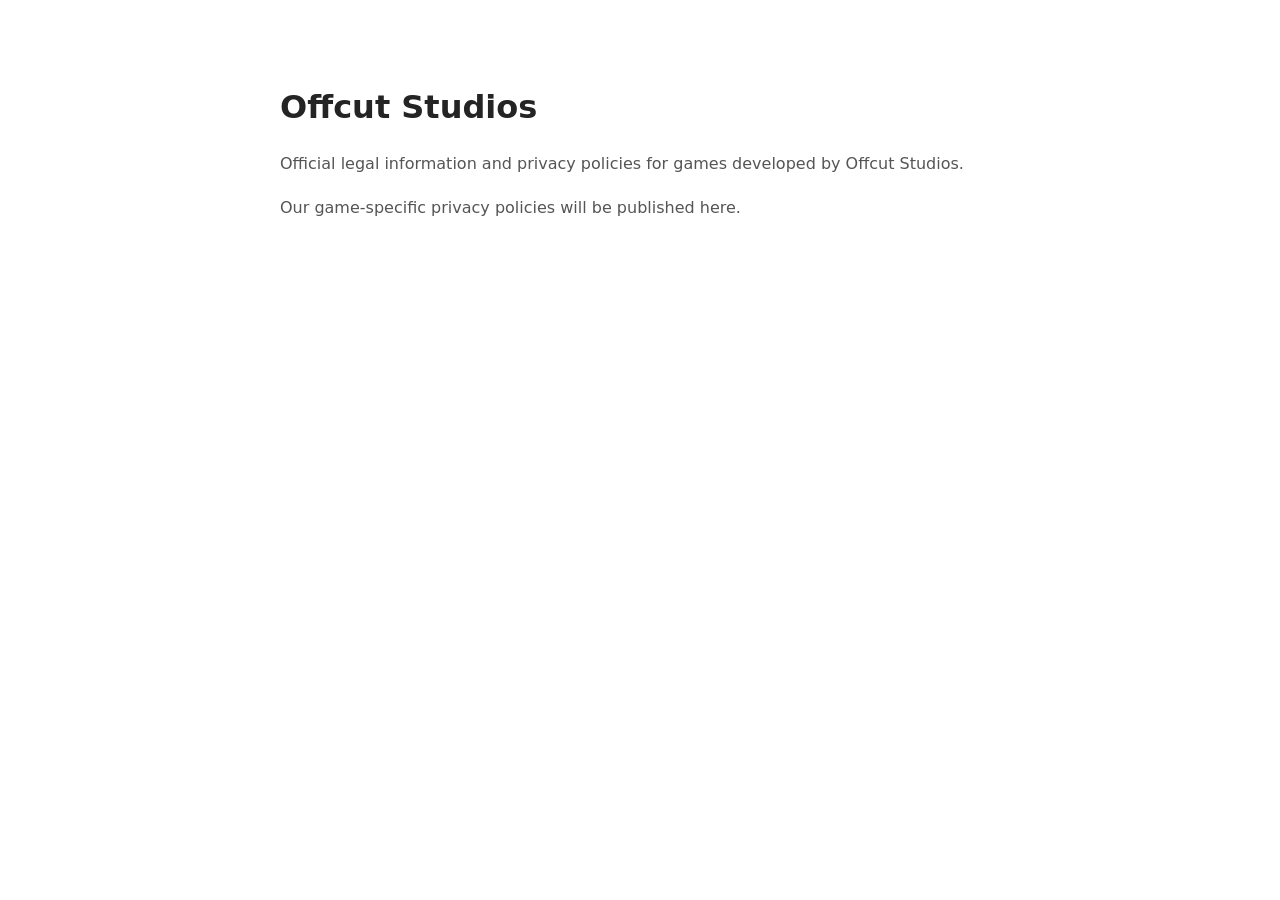
==== index.html @ 076c19b6 "Create index.html" ====
<!DOCTYPE html>
<html lang="en">
<head>
  <meta charset="UTF-8">
  <meta name="viewport" content="width=device-width, initial-scale=1">
  <title>Offcut Studios | Legal</title>
  <meta name="description" content="Official legal information and privacy policies for games developed by Offcut Studios.">
  <style>
    body {
      font-family: system-ui, sans-serif;
      max-width: 720px;
      margin: 80px auto;
      padding: 0 24px;
      line-height: 1.7;
      color: #242424;
    }
    h1 { margin-bottom: 8px; }
    p { color: #555; }
  </style>
</head>
<body>
  <main>
    <h1>Offcut Studios</h1>
    <p>Official legal information and privacy policies for games developed by Offcut Studios.</p>
    <p>Our game-specific privacy policies will be published here.</p>
  </main>
</body>
</html>
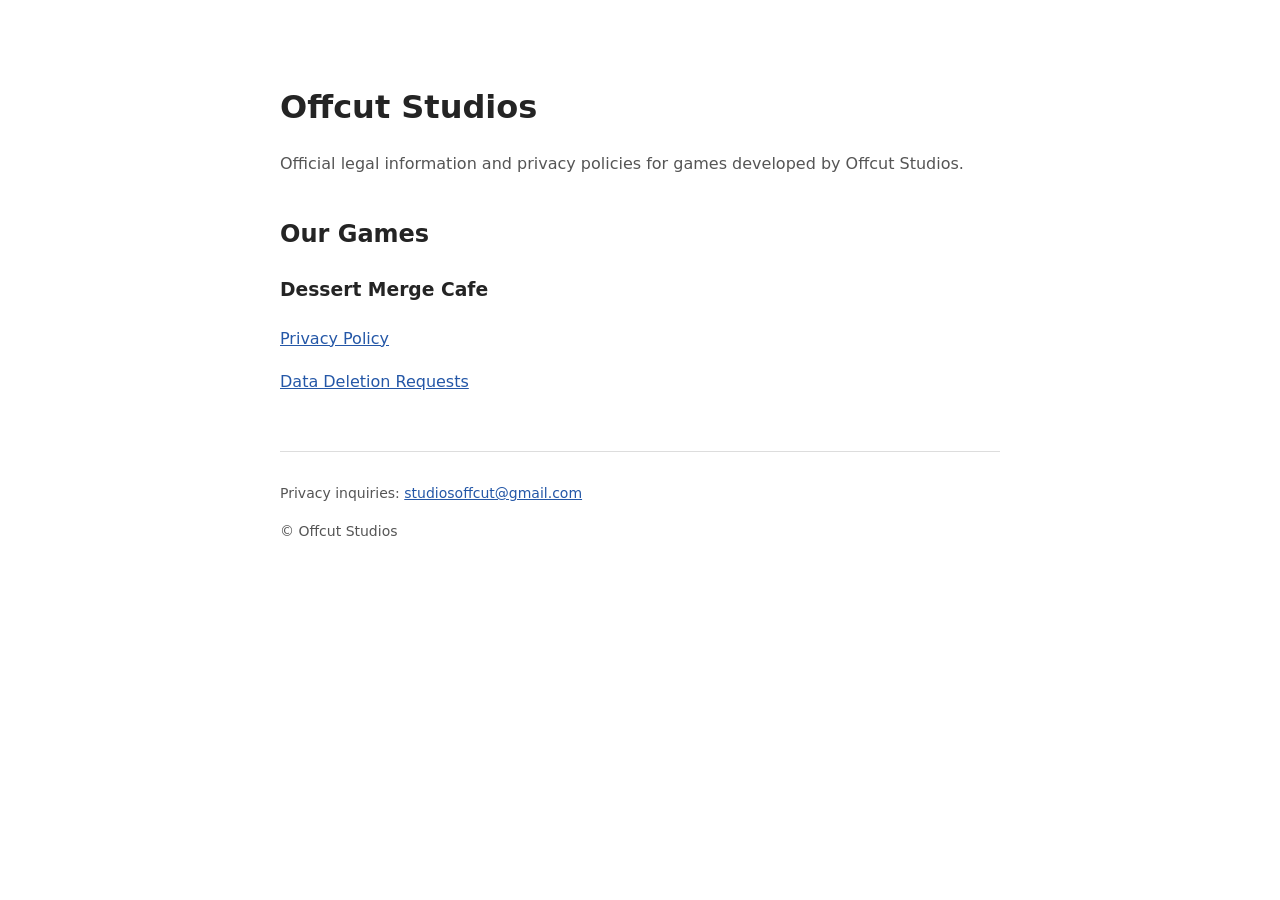
==== commit e2c700c2: "Update index.html" ====
--- a/index.html
+++ b/index.html
@@ -1,10 +1,12 @@
+
 <!DOCTYPE html>
 <html lang="en">
 <head>
   <meta charset="UTF-8">
   <meta name="viewport" content="width=device-width, initial-scale=1">
   <title>Offcut Studios | Legal</title>
-  <meta name="description" content="Official legal information and privacy policies for games developed by Offcut Studios.">
+  <meta name="description"
+        content="Official legal information and privacy policies for games developed by Offcut Studios.">
   <style>
     body {
       font-family: system-ui, sans-serif;
@@ -14,15 +16,62 @@
       line-height: 1.7;
       color: #242424;
     }
+
     h1 { margin-bottom: 8px; }
+
+    h2 { margin-top: 36px; }
+
     p { color: #555; }
+
+    a { color: #2457a7; }
+
+    a:focus-visible {
+      outline: 2px solid #2457a7;
+      outline-offset: 3px;
+    }
+
+    footer {
+      margin-top: 56px;
+      padding-top: 16px;
+      border-top: 1px solid #ddd;
+      font-size: 14px;
+    }
   </style>
 </head>
 <body>
   <main>
     <h1>Offcut Studios</h1>
-    <p>Official legal information and privacy policies for games developed by Offcut Studios.</p>
-    <p>Our game-specific privacy policies will be published here.</p>
+    <p>
+      Official legal information and privacy policies
+      for games developed by Offcut Studios.
+    </p>
+
+    <section aria-labelledby="games-heading">
+      <h2 id="games-heading">Our Games</h2>
+      <h3>Dessert Merge Cafe</h3>
+
+      <p>
+        <a href="./dessert-merge-cafe/privacy-policy/">
+          Privacy Policy
+        </a>
+      </p>
+
+      <p>
+        <a href="./dessert-merge-cafe/data-deletion/">
+          Data Deletion Requests
+        </a>
+      </p>
+    </section>
+
+    <footer>
+      <p>
+        Privacy inquiries:
+        <a href="mailto:studiosoffcut@gmail.com">
+          studiosoffcut@gmail.com
+        </a>
+      </p>
+      <p>&copy; Offcut Studios</p>
+    </footer>
   </main>
 </body>
 </html>
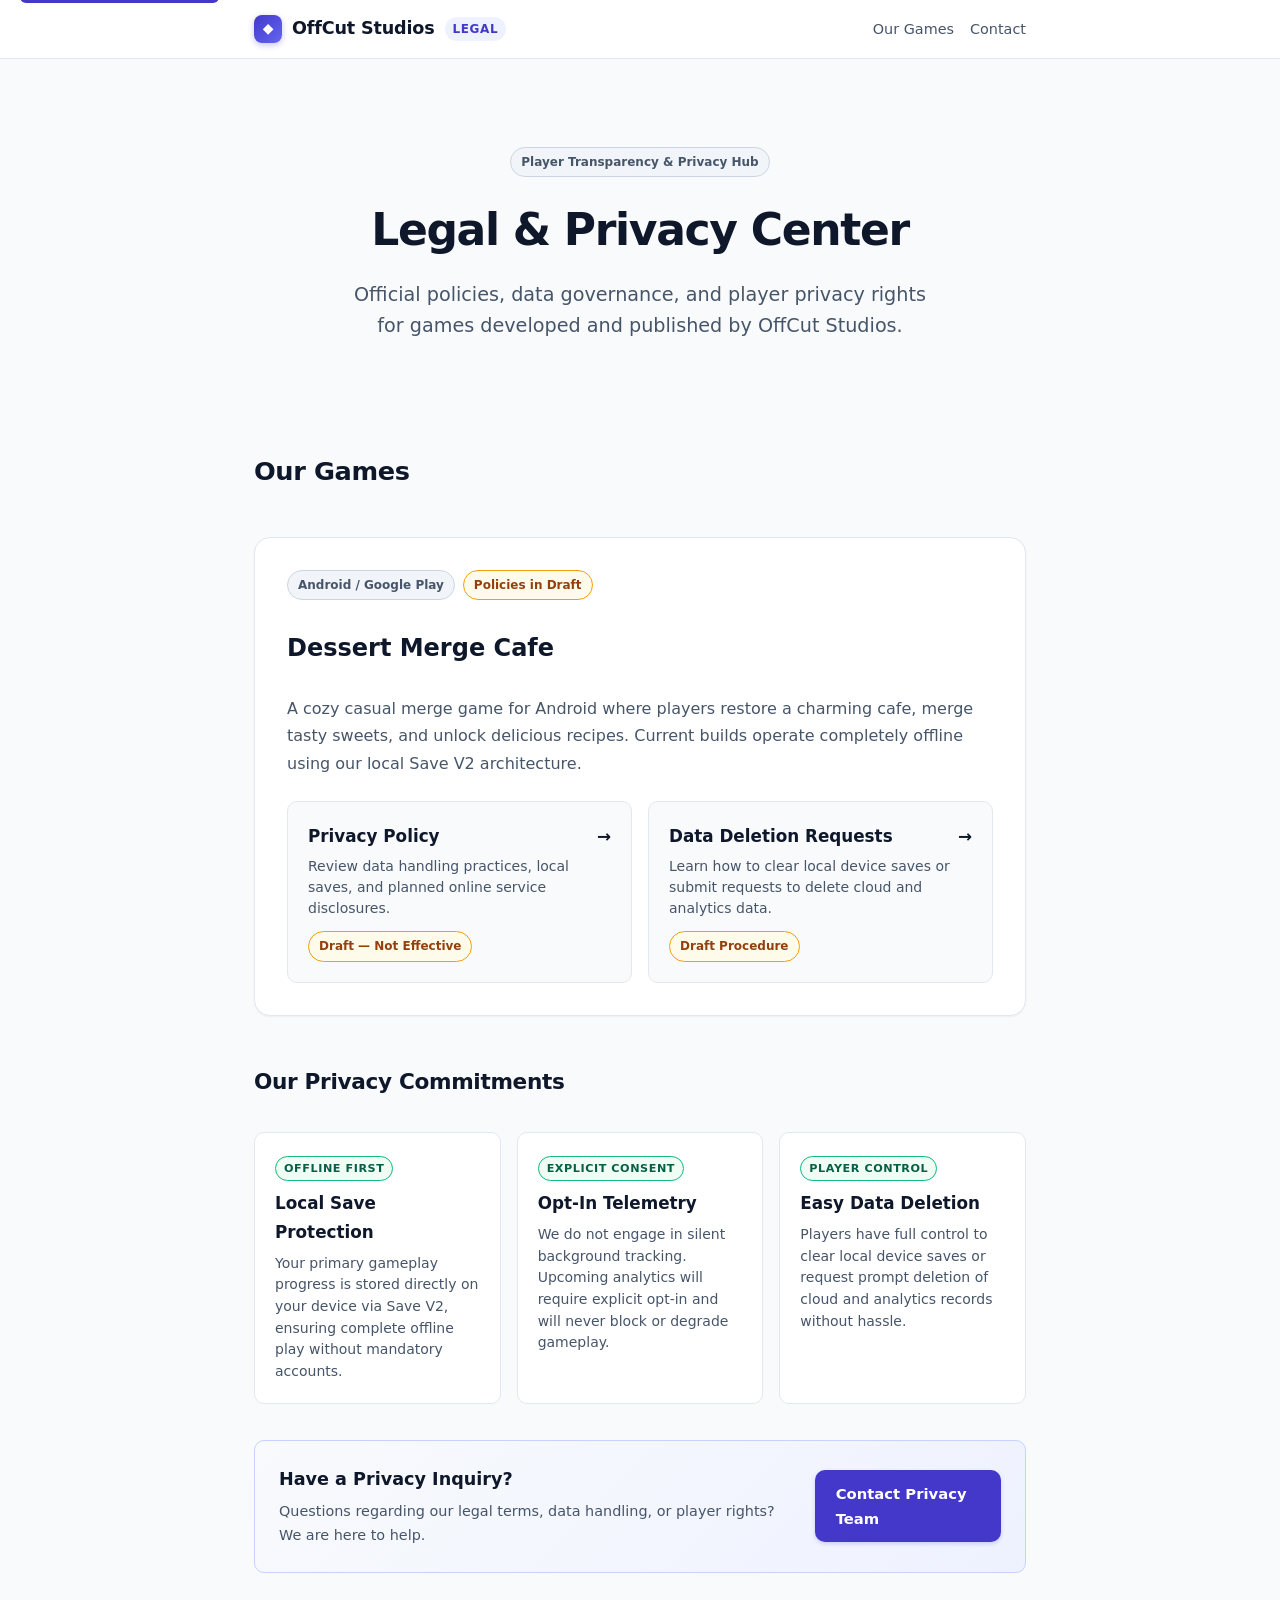
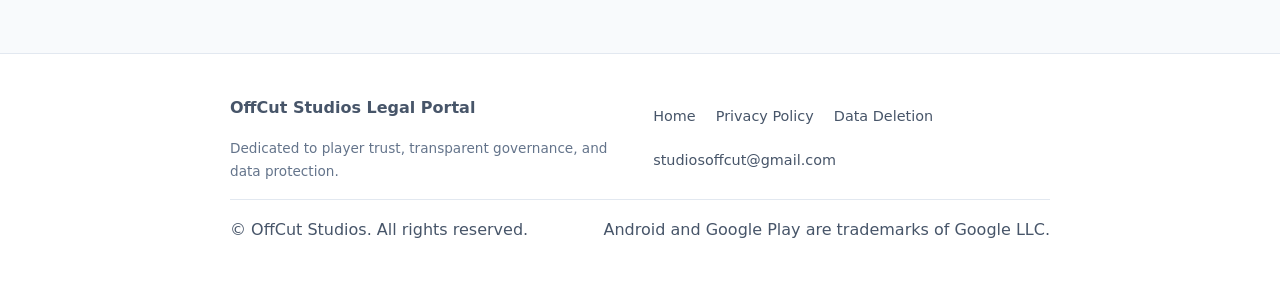
==== commit 90c013ed: "Enhance UI/UX and visual design across Legal Center portal and policy pages" ====
--- a/index.html
+++ b/index.html
@@ -1,77 +1,151 @@
-
 <!DOCTYPE html>
 <html lang="en">
 <head>
   <meta charset="UTF-8">
   <meta name="viewport" content="width=device-width, initial-scale=1">
-  <title>Offcut Studios | Legal</title>
+  <title>OffCut Studios | Legal Center</title>
   <meta name="description"
-        content="Official legal information and privacy policies for games developed by Offcut Studios.">
-  <style>
-    body {
-      font-family: system-ui, sans-serif;
-      max-width: 720px;
-      margin: 80px auto;
-      padding: 0 24px;
-      line-height: 1.7;
-      color: #242424;
-    }
-
-    h1 { margin-bottom: 8px; }
-
-    h2 { margin-top: 36px; }
-
-    p { color: #555; }
-
-    a { color: #2457a7; }
-
-    a:focus-visible {
-      outline: 2px solid #2457a7;
-      outline-offset: 3px;
-    }
-
-    footer {
-      margin-top: 56px;
-      padding-top: 16px;
-      border-top: 1px solid #ddd;
-      font-size: 14px;
-    }
-  </style>
+        content="Official legal documentation, privacy policies, and data rights for games developed by OffCut Studios.">
+  <link rel="stylesheet" href="./assets/css/style.css">
 </head>
 <body>
-  <main>
-    <h1>Offcut Studios</h1>
-    <p>
-      Official legal information and privacy policies
-      for games developed by Offcut Studios.
-    </p>
+  <a href="#main-content" class="skip-link">Skip to main content</a>
 
-    <section aria-labelledby="games-heading">
-      <h2 id="games-heading">Our Games</h2>
-      <h3>Dessert Merge Cafe</h3>
+  <header class="site-header">
+    <div class="header-container">
+      <a href="./" class="brand" aria-label="OffCut Studios Legal Home">
+        <span class="brand-icon" aria-hidden="true">◆</span>
+        <span>OffCut Studios</span>
+        <span class="brand-badge">Legal</span>
+      </a>
+      <nav class="site-nav" aria-label="Primary Navigation">
+        <a href="#games" class="nav-link">Our Games</a>
+        <a href="mailto:studiosoffcut@gmail.com" class="nav-link">Contact</a>
+      </nav>
+    </div>
+  </header>
 
-      <p>
-        <a href="./dessert-merge-cafe/privacy-policy/">
-          Privacy Policy
-        </a>
-      </p>
-
-      <p>
-        <a href="./dessert-merge-cafe/data-deletion/">
-          Data Deletion Requests
-        </a>
+  <main id="main-content" class="main-wrapper">
+    <section class="hero-section">
+      <div class="badge-row" style="justify-content: center;">
+        <span class="badge badge-platform">Player Transparency &amp; Privacy Hub</span>
+      </div>
+      <h1 class="hero-title">Legal &amp; Privacy Center</h1>
+      <p class="hero-subtitle">
+        Official policies, data governance, and player privacy rights for games developed and published by OffCut Studios.
       </p>
     </section>
 
-    <footer>
-      <p>
-        Privacy inquiries:
-        <a href="mailto:studiosoffcut@gmail.com">
-          studiosoffcut@gmail.com
+    <section id="games" aria-labelledby="games-heading" style="margin-top: 20px;">
+      <h2 id="games-heading" style="border-bottom: none; font-size: 1.6rem; margin-bottom: 20px;">Our Games</h2>
+
+      <div class="games-grid">
+        <article class="game-hub-card">
+          <div class="game-card-header">
+            <div>
+              <div class="badge-row">
+                <span class="badge badge-platform">Android / Google Play</span>
+                <span class="badge badge-draft">Policies in Draft</span>
+              </div>
+              <h3 class="game-card-title">Dessert Merge Cafe</h3>
+            </div>
+          </div>
+          <p>
+            A cozy casual merge game for Android where players restore a charming cafe, merge tasty sweets, and unlock delicious recipes. Current builds operate completely offline using our local Save V2 architecture.
+          </p>
+
+          <div class="game-links-grid">
+            <a href="./dessert-merge-cafe/privacy-policy/" class="game-doc-link">
+              <div class="game-doc-title">
+                <span>Privacy Policy</span>
+                <span aria-hidden="true">&rarr;</span>
+              </div>
+              <p class="game-doc-desc">
+                Review data handling practices, local saves, and planned online service disclosures.
+              </p>
+              <div style="margin-top: 12px;">
+                <span class="badge badge-draft">Draft — Not Effective</span>
+              </div>
+            </a>
+
+            <a href="./dessert-merge-cafe/data-deletion/" class="game-doc-link">
+              <div class="game-doc-title">
+                <span>Data Deletion Requests</span>
+                <span aria-hidden="true">&rarr;</span>
+              </div>
+              <p class="game-doc-desc">
+                Learn how to clear local device saves or submit requests to delete cloud and analytics data.
+              </p>
+              <div style="margin-top: 12px;">
+                <span class="badge badge-draft">Draft Procedure</span>
+              </div>
+            </a>
+          </div>
+        </article>
+      </div>
+    </section>
+
+    <section style="margin-top: 48px;">
+      <h2 style="font-size: 1.35rem; margin-bottom: 16px;">Our Privacy Commitments</h2>
+      <div class="feature-grid">
+        <div class="feature-card">
+          <span class="feature-status feature-status-active">Offline First</span>
+          <h4 class="feature-title">Local Save Protection</h4>
+          <p class="feature-desc">
+            Your primary gameplay progress is stored directly on your device via Save V2, ensuring complete offline play without mandatory accounts.
+          </p>
+        </div>
+
+        <div class="feature-card">
+          <span class="feature-status feature-status-active">Explicit Consent</span>
+          <h4 class="feature-title">Opt-In Telemetry</h4>
+          <p class="feature-desc">
+            We do not engage in silent background tracking. Upcoming analytics will require explicit opt-in and will never block or degrade gameplay.
+          </p>
+        </div>
+
+        <div class="feature-card">
+          <span class="feature-status feature-status-active">Player Control</span>
+          <h4 class="feature-title">Easy Data Deletion</h4>
+          <p class="feature-desc">
+            Players have full control to clear local device saves or request prompt deletion of cloud and analytics records without hassle.
+          </p>
+        </div>
+      </div>
+    </section>
+
+    <section style="margin-top: 36px;">
+      <div class="action-box">
+        <div class="action-box-text">
+          <h4>Have a Privacy Inquiry?</h4>
+          <p>Questions regarding our legal terms, data handling, or player rights? We are here to help.</p>
+        </div>
+        <a href="mailto:studiosoffcut@gmail.com" class="btn btn-primary">
+          Contact Privacy Team
         </a>
-      </p>
-      <p>&copy; Offcut Studios</p>
-    </footer>
+      </div>
+    </section>
   </main>
+
+  <footer class="site-footer">
+    <div class="footer-container">
+      <div>
+        <p><strong>OffCut Studios Legal Portal</strong></p>
+        <p style="margin: 4px 0 0; font-size: 0.85rem; color: var(--color-text-subtle);">
+          Dedicated to player trust, transparent governance, and data protection.
+        </p>
+      </div>
+      <div class="footer-nav">
+        <a href="./">Home</a>
+        <a href="./dessert-merge-cafe/privacy-policy/">Privacy Policy</a>
+        <a href="./dessert-merge-cafe/data-deletion/">Data Deletion</a>
+        <a href="mailto:studiosoffcut@gmail.com">studiosoffcut@gmail.com</a>
+      </div>
+    </div>
+    <div class="footer-container" style="margin-top: 16px; padding-top: 16px; border-top: 1px solid var(--color-border); font-size: 0.8rem;">
+      <p>&copy; OffCut Studios. All rights reserved.</p>
+      <p>Android and Google Play are trademarks of Google LLC.</p>
+    </div>
+  </footer>
 </body>
 </html>
--- a/assets/css/style.css
+++ b/assets/css/style.css
@@ -0,0 +1,746 @@
+/* OffCut Studios Legal Center - Core Design System */
+
+:root {
+  --color-bg: #f8fafc;
+  --color-surface: #ffffff;
+  --color-surface-subtle: #f1f5f9;
+  --color-border: #e2e8f0;
+  --color-border-hover: #cbd5e1;
+  --color-text-main: #0f172a;
+  --color-text-muted: #475569;
+  --color-text-subtle: #64748b;
+
+  --color-primary: #4338ca;
+  --color-primary-hover: #3730a3;
+  --color-primary-light: #eef2ff;
+  --color-primary-border: #c7d2fe;
+
+  --color-amber-bg: #fffbeb;
+  --color-amber-border: #f59e0b;
+  --color-amber-text: #92400e;
+
+  --color-rose-bg: #fef2f2;
+  --color-rose-border: #f43f5e;
+  --color-rose-text: #9f1239;
+
+  --color-emerald-bg: #f0fdf4;
+  --color-emerald-border: #10b981;
+  --color-emerald-text: #065f46;
+
+  --shadow-sm: 0 1px 2px 0 rgb(0 0 0 / 0.05);
+  --shadow-md: 0 4px 12px -2px rgb(15 23 42 / 0.08), 0 2px 6px -2px rgb(15 23 42 / 0.04);
+  --shadow-lg: 0 12px 24px -4px rgb(15 23 42 / 0.08), 0 4px 10px -2px rgb(15 23 42 / 0.03);
+
+  --radius-sm: 6px;
+  --radius-md: 10px;
+  --radius-lg: 16px;
+  --radius-full: 9999px;
+
+  --container-width: 820px;
+}
+
+* {
+  box-sizing: border-box;
+  margin: 0;
+  padding: 0;
+}
+
+html {
+  scroll-behavior: smooth;
+  color-scheme: light;
+}
+
+body {
+  font-family: system-ui, -apple-system, BlinkMacSystemFont, "Segoe UI", Roboto, "Helvetica Neue", Arial, sans-serif;
+  background-color: var(--color-bg);
+  color: var(--color-text-main);
+  line-height: 1.7;
+  font-size: 16px;
+  -webkit-font-smoothing: antialiased;
+  -moz-osx-font-smoothing: grayscale;
+}
+
+/* Accessible Skip Link */
+.skip-link {
+  position: absolute;
+  top: -40px;
+  left: 20px;
+  background: var(--color-primary);
+  color: #fff;
+  padding: 8px 16px;
+  border-radius: var(--radius-sm);
+  z-index: 1000;
+  text-decoration: none;
+  font-weight: 500;
+  transition: top 0.2s;
+}
+
+.skip-link:focus {
+  top: 16px;
+}
+
+/* Site Header */
+.site-header {
+  background: var(--color-surface);
+  border-bottom: 1px solid var(--color-border);
+  position: sticky;
+  top: 0;
+  z-index: 100;
+  backdrop-filter: blur(8px);
+  background-color: rgba(255, 255, 255, 0.92);
+}
+
+.header-container {
+  max-width: var(--container-width);
+  margin: 0 auto;
+  padding: 14px 24px;
+  display: flex;
+  align-items: center;
+  justify-content: space-between;
+  gap: 16px;
+}
+
+.brand {
+  display: flex;
+  align-items: center;
+  gap: 10px;
+  text-decoration: none;
+  color: var(--color-text-main);
+  font-weight: 700;
+  font-size: 1.1rem;
+  letter-spacing: -0.01em;
+}
+
+.brand-icon {
+  width: 28px;
+  height: 28px;
+  background: linear-gradient(135deg, #4338ca 0%, #6366f1 100%);
+  color: #fff;
+  display: grid;
+  place-items: center;
+  border-radius: 8px;
+  font-size: 14px;
+  box-shadow: 0 2px 6px rgba(67, 56, 202, 0.3);
+}
+
+.brand-badge {
+  font-size: 0.75rem;
+  font-weight: 600;
+  text-transform: uppercase;
+  letter-spacing: 0.05em;
+  padding: 2px 8px;
+  border-radius: var(--radius-full);
+  background: var(--color-primary-light);
+  color: var(--color-primary);
+}
+
+/* Nav links */
+.site-nav {
+  display: flex;
+  align-items: center;
+  gap: 16px;
+}
+
+.nav-link {
+  color: var(--color-text-muted);
+  text-decoration: none;
+  font-size: 0.9rem;
+  font-weight: 500;
+  transition: color 0.15s ease;
+}
+
+.nav-link:hover {
+  color: var(--color-primary);
+}
+
+/* Breadcrumb Bar */
+.breadcrumb-bar {
+  background: var(--color-surface);
+  border-bottom: 1px solid var(--color-border);
+  font-size: 0.85rem;
+  color: var(--color-text-subtle);
+}
+
+.breadcrumb-container {
+  max-width: var(--container-width);
+  margin: 0 auto;
+  padding: 10px 24px;
+  display: flex;
+  align-items: center;
+  gap: 8px;
+  flex-wrap: wrap;
+}
+
+.breadcrumb-container a {
+  color: var(--color-text-muted);
+  text-decoration: none;
+}
+
+.breadcrumb-container a:hover {
+  color: var(--color-primary);
+  text-decoration: underline;
+}
+
+.breadcrumb-separator {
+  color: var(--color-border-hover);
+}
+
+.breadcrumb-current {
+  color: var(--color-text-main);
+  font-weight: 500;
+}
+
+/* Main Container */
+.main-wrapper {
+  max-width: var(--container-width);
+  margin: 40px auto 80px;
+  padding: 0 24px;
+}
+
+/* Document Container Card */
+.doc-card {
+  background: var(--color-surface);
+  border: 1px solid var(--color-border);
+  border-radius: var(--radius-lg);
+  padding: 48px;
+  box-shadow: var(--shadow-sm);
+}
+
+@media (max-width: 640px) {
+  .doc-card {
+    padding: 28px 20px;
+    border-radius: var(--radius-md);
+  }
+}
+
+/* Hero & Header Section */
+.doc-header {
+  margin-bottom: 36px;
+  padding-bottom: 28px;
+  border-bottom: 1px solid var(--color-border);
+}
+
+.badge-row {
+  display: flex;
+  align-items: center;
+  gap: 8px;
+  flex-wrap: wrap;
+  margin-bottom: 16px;
+}
+
+.badge {
+  display: inline-flex;
+  align-items: center;
+  gap: 6px;
+  font-size: 0.75rem;
+  font-weight: 600;
+  padding: 4px 10px;
+  border-radius: var(--radius-full);
+}
+
+.badge-draft {
+  background: var(--color-amber-bg);
+  color: var(--color-amber-text);
+  border: 1px solid var(--color-amber-border);
+}
+
+.badge-platform {
+  background: #f1f5f9;
+  color: var(--color-text-muted);
+  border: 1px solid #cbd5e1;
+}
+
+.badge-live {
+  background: var(--color-emerald-bg);
+  color: var(--color-emerald-text);
+  border: 1px solid var(--color-emerald-border);
+}
+
+.doc-title {
+  font-size: 2.25rem;
+  font-weight: 800;
+  line-height: 1.25;
+  letter-spacing: -0.025em;
+  color: var(--color-text-main);
+  margin-bottom: 8px;
+}
+
+.doc-subtitle {
+  font-size: 1.1rem;
+  color: var(--color-text-muted);
+  margin-bottom: 12px;
+}
+
+.metadata-bar {
+  font-size: 0.875rem;
+  color: var(--color-text-subtle);
+  display: flex;
+  align-items: center;
+  gap: 16px;
+  flex-wrap: wrap;
+}
+
+/* Callout Boxes */
+.callout {
+  padding: 18px 20px;
+  border-radius: var(--radius-md);
+  margin: 28px 0;
+  display: flex;
+  gap: 14px;
+}
+
+.callout-icon {
+  flex-shrink: 0;
+  width: 22px;
+  height: 22px;
+  margin-top: 2px;
+}
+
+.callout-content {
+  flex: 1;
+  font-size: 0.95rem;
+  line-height: 1.65;
+}
+
+.callout-content p + p {
+  margin-top: 8px;
+}
+
+.callout-draft {
+  background: var(--color-amber-bg);
+  border-left: 4px solid var(--color-amber-border);
+  color: var(--color-amber-text);
+}
+
+.callout-security {
+  background: var(--color-rose-bg);
+  border-left: 4px solid var(--color-rose-border);
+  color: var(--color-rose-text);
+}
+
+.callout-info {
+  background: var(--color-primary-light);
+  border-left: 4px solid var(--color-primary);
+  color: #312e81;
+}
+
+/* Quick Jump / Navigation Bar */
+.quick-nav {
+  background: var(--color-surface-subtle);
+  border: 1px solid var(--color-border);
+  border-radius: var(--radius-md);
+  padding: 16px 20px;
+  margin: 32px 0;
+}
+
+.quick-nav-title {
+  font-size: 0.85rem;
+  font-weight: 700;
+  text-transform: uppercase;
+  letter-spacing: 0.05em;
+  color: var(--color-text-subtle);
+  margin-bottom: 10px;
+}
+
+.quick-nav-links {
+  display: flex;
+  flex-wrap: wrap;
+  gap: 8px;
+}
+
+.quick-nav-btn {
+  display: inline-block;
+  padding: 6px 12px;
+  background: var(--color-surface);
+  border: 1px solid var(--color-border);
+  border-radius: var(--radius-full);
+  color: var(--color-text-muted);
+  font-size: 0.85rem;
+  font-weight: 500;
+  text-decoration: none;
+  transition: all 0.15s ease;
+}
+
+.quick-nav-btn:hover {
+  background: var(--color-primary-light);
+  border-color: var(--color-primary-border);
+  color: var(--color-primary);
+}
+
+/* Headings & Typography */
+h2 {
+  font-size: 1.45rem;
+  font-weight: 700;
+  color: var(--color-text-main);
+  letter-spacing: -0.015em;
+  margin-top: 44px;
+  margin-bottom: 14px;
+  padding-bottom: 8px;
+  border-bottom: 1px solid var(--color-border-subtle);
+}
+
+h3 {
+  font-size: 1.15rem;
+  font-weight: 600;
+  color: var(--color-text-main);
+  margin-top: 28px;
+  margin-bottom: 10px;
+}
+
+p {
+  color: var(--color-text-muted);
+  margin-bottom: 16px;
+  font-size: 1rem;
+}
+
+a {
+  color: var(--color-primary);
+  text-decoration: underline;
+  text-underline-offset: 3px;
+  text-decoration-thickness: 1px;
+  transition: color 0.15s ease;
+}
+
+a:hover {
+  color: var(--color-primary-hover);
+  text-decoration-thickness: 2px;
+}
+
+a:focus-visible {
+  outline: 2px solid var(--color-primary);
+  outline-offset: 3px;
+  border-radius: 2px;
+}
+
+/* Lists */
+ul, ol {
+  padding-left: 24px;
+  margin-bottom: 20px;
+  color: var(--color-text-muted);
+}
+
+li {
+  margin-bottom: 10px;
+  line-height: 1.65;
+}
+
+li strong {
+  color: var(--color-text-main);
+}
+
+/* Comparison Cards Grid */
+.feature-grid {
+  display: grid;
+  grid-template-columns: repeat(auto-fit, minmax(240px, 1fr));
+  gap: 16px;
+  margin: 24px 0;
+}
+
+.feature-card {
+  background: var(--color-surface);
+  border: 1px solid var(--color-border);
+  border-radius: var(--radius-md);
+  padding: 20px;
+  transition: transform 0.15s ease, box-shadow 0.15s ease;
+}
+
+.feature-card:hover {
+  border-color: var(--color-border-hover);
+  box-shadow: var(--shadow-md);
+}
+
+.feature-status {
+  display: inline-block;
+  font-size: 0.7rem;
+  font-weight: 700;
+  text-transform: uppercase;
+  letter-spacing: 0.05em;
+  padding: 2px 8px;
+  border-radius: var(--radius-full);
+  margin-bottom: 8px;
+}
+
+.feature-status-active {
+  background: var(--color-emerald-bg);
+  color: var(--color-emerald-text);
+  border: 1px solid var(--color-emerald-border);
+}
+
+.feature-status-planned {
+  background: #f1f5f9;
+  color: var(--color-text-muted);
+  border: 1px solid #cbd5e1;
+}
+
+.feature-title {
+  font-size: 1.05rem;
+  font-weight: 700;
+  color: var(--color-text-main);
+  margin-bottom: 6px;
+}
+
+.feature-desc {
+  font-size: 0.875rem;
+  color: var(--color-text-muted);
+  line-height: 1.55;
+  margin: 0;
+}
+
+/* Step Flow Cards */
+.steps-list {
+  list-style: none;
+  padding-left: 0;
+  margin: 24px 0;
+  counter-reset: step-counter;
+}
+
+.step-item {
+  position: relative;
+  padding-left: 54px;
+  margin-bottom: 24px;
+  counter-increment: step-counter;
+}
+
+.step-item::before {
+  content: counter(step-counter);
+  position: absolute;
+  left: 0;
+  top: 0;
+  width: 36px;
+  height: 36px;
+  border-radius: 50%;
+  background: var(--color-primary-light);
+  color: var(--color-primary);
+  font-weight: 700;
+  font-size: 0.95rem;
+  display: grid;
+  place-items: center;
+  border: 2px solid var(--color-primary-border);
+}
+
+.step-title {
+  font-size: 1.05rem;
+  font-weight: 700;
+  color: var(--color-text-main);
+  margin-bottom: 4px;
+}
+
+.step-desc {
+  font-size: 0.925rem;
+  color: var(--color-text-muted);
+  line-height: 1.6;
+}
+
+/* Buttons */
+.btn {
+  display: inline-flex;
+  align-items: center;
+  justify-content: center;
+  gap: 8px;
+  font-weight: 600;
+  font-size: 0.925rem;
+  padding: 10px 20px;
+  border-radius: var(--radius-md);
+  text-decoration: none;
+  transition: all 0.15s ease;
+  cursor: pointer;
+}
+
+.btn-primary {
+  background: var(--color-primary);
+  color: #ffffff;
+  border: 1px solid transparent;
+  box-shadow: 0 2px 4px rgba(67, 56, 202, 0.2);
+}
+
+.btn-primary:hover {
+  background: var(--color-primary-hover);
+  color: #ffffff;
+  text-decoration: none;
+  box-shadow: 0 4px 8px rgba(67, 56, 202, 0.3);
+}
+
+.btn-secondary {
+  background: var(--color-surface);
+  color: var(--color-text-main);
+  border: 1px solid var(--color-border);
+}
+
+.btn-secondary:hover {
+  background: var(--color-surface-subtle);
+  border-color: var(--color-border-hover);
+  text-decoration: none;
+}
+
+/* Action Banner */
+.action-box {
+  background: linear-gradient(135deg, #f8fafc 0%, #eef2ff 100%);
+  border: 1px solid var(--color-primary-border);
+  border-radius: var(--radius-md);
+  padding: 24px;
+  margin: 28px 0;
+  display: flex;
+  flex-direction: column;
+  gap: 16px;
+}
+
+@media (min-width: 600px) {
+  .action-box {
+    flex-direction: row;
+    align-items: center;
+    justify-content: space-between;
+  }
+}
+
+.action-box-text h4 {
+  font-size: 1.1rem;
+  font-weight: 700;
+  color: var(--color-text-main);
+  margin-bottom: 4px;
+}
+
+.action-box-text p {
+  font-size: 0.9rem;
+  color: var(--color-text-muted);
+  margin: 0;
+}
+
+/* Home Portal Specific Styles */
+.hero-section {
+  text-align: center;
+  padding: 48px 0 36px;
+}
+
+.hero-title {
+  font-size: 2.75rem;
+  font-weight: 800;
+  color: var(--color-text-main);
+  letter-spacing: -0.03em;
+  margin-bottom: 12px;
+}
+
+.hero-subtitle {
+  font-size: 1.2rem;
+  color: var(--color-text-muted);
+  max-width: 600px;
+  margin: 0 auto 28px;
+  line-height: 1.6;
+}
+
+.games-grid {
+  display: grid;
+  gap: 24px;
+  margin-top: 36px;
+}
+
+.game-hub-card {
+  background: var(--color-surface);
+  border: 1px solid var(--color-border);
+  border-radius: var(--radius-lg);
+  padding: 32px;
+  box-shadow: var(--shadow-sm);
+  transition: box-shadow 0.2s ease, border-color 0.2s ease;
+}
+
+.game-hub-card:hover {
+  border-color: var(--color-border-hover);
+  box-shadow: var(--shadow-md);
+}
+
+.game-card-header {
+  display: flex;
+  align-items: flex-start;
+  justify-content: space-between;
+  gap: 16px;
+  margin-bottom: 16px;
+  flex-wrap: wrap;
+}
+
+.game-card-title {
+  font-size: 1.5rem;
+  font-weight: 700;
+  color: var(--color-text-main);
+}
+
+.game-links-grid {
+  display: grid;
+  grid-template-columns: repeat(auto-fit, minmax(260px, 1fr));
+  gap: 16px;
+  margin-top: 24px;
+}
+
+.game-doc-link {
+  display: block;
+  padding: 20px;
+  border-radius: var(--radius-md);
+  border: 1px solid var(--color-border);
+  background: var(--color-bg);
+  text-decoration: none;
+  transition: all 0.15s ease;
+}
+
+.game-doc-link:hover {
+  background: var(--color-primary-light);
+  border-color: var(--color-primary-border);
+  transform: translateY(-2px);
+  box-shadow: var(--shadow-sm);
+  text-decoration: none;
+}
+
+.game-doc-title {
+  font-size: 1.05rem;
+  font-weight: 700;
+  color: var(--color-text-main);
+  margin-bottom: 6px;
+  display: flex;
+  align-items: center;
+  justify-content: space-between;
+}
+
+.game-doc-desc {
+  font-size: 0.875rem;
+  color: var(--color-text-muted);
+  line-height: 1.5;
+  margin: 0;
+}
+
+/* Footer */
+.site-footer {
+  background: var(--color-surface);
+  border-top: 1px solid var(--color-border);
+  padding: 40px 24px;
+  margin-top: 80px;
+  font-size: 0.9rem;
+  color: var(--color-text-subtle);
+}
+
+.footer-container {
+  max-width: var(--container-width);
+  margin: 0 auto;
+  display: flex;
+  flex-direction: column;
+  gap: 20px;
+}
+
+@media (min-width: 640px) {
+  .footer-container {
+    flex-direction: row;
+    justify-content: space-between;
+    align-items: center;
+  }
+}
+
+.footer-nav {
+  display: flex;
+  gap: 20px;
+  flex-wrap: wrap;
+}
+
+.footer-nav a {
+  color: var(--color-text-muted);
+  text-decoration: none;
+}
+
+.footer-nav a:hover {
+  color: var(--color-primary);
+}
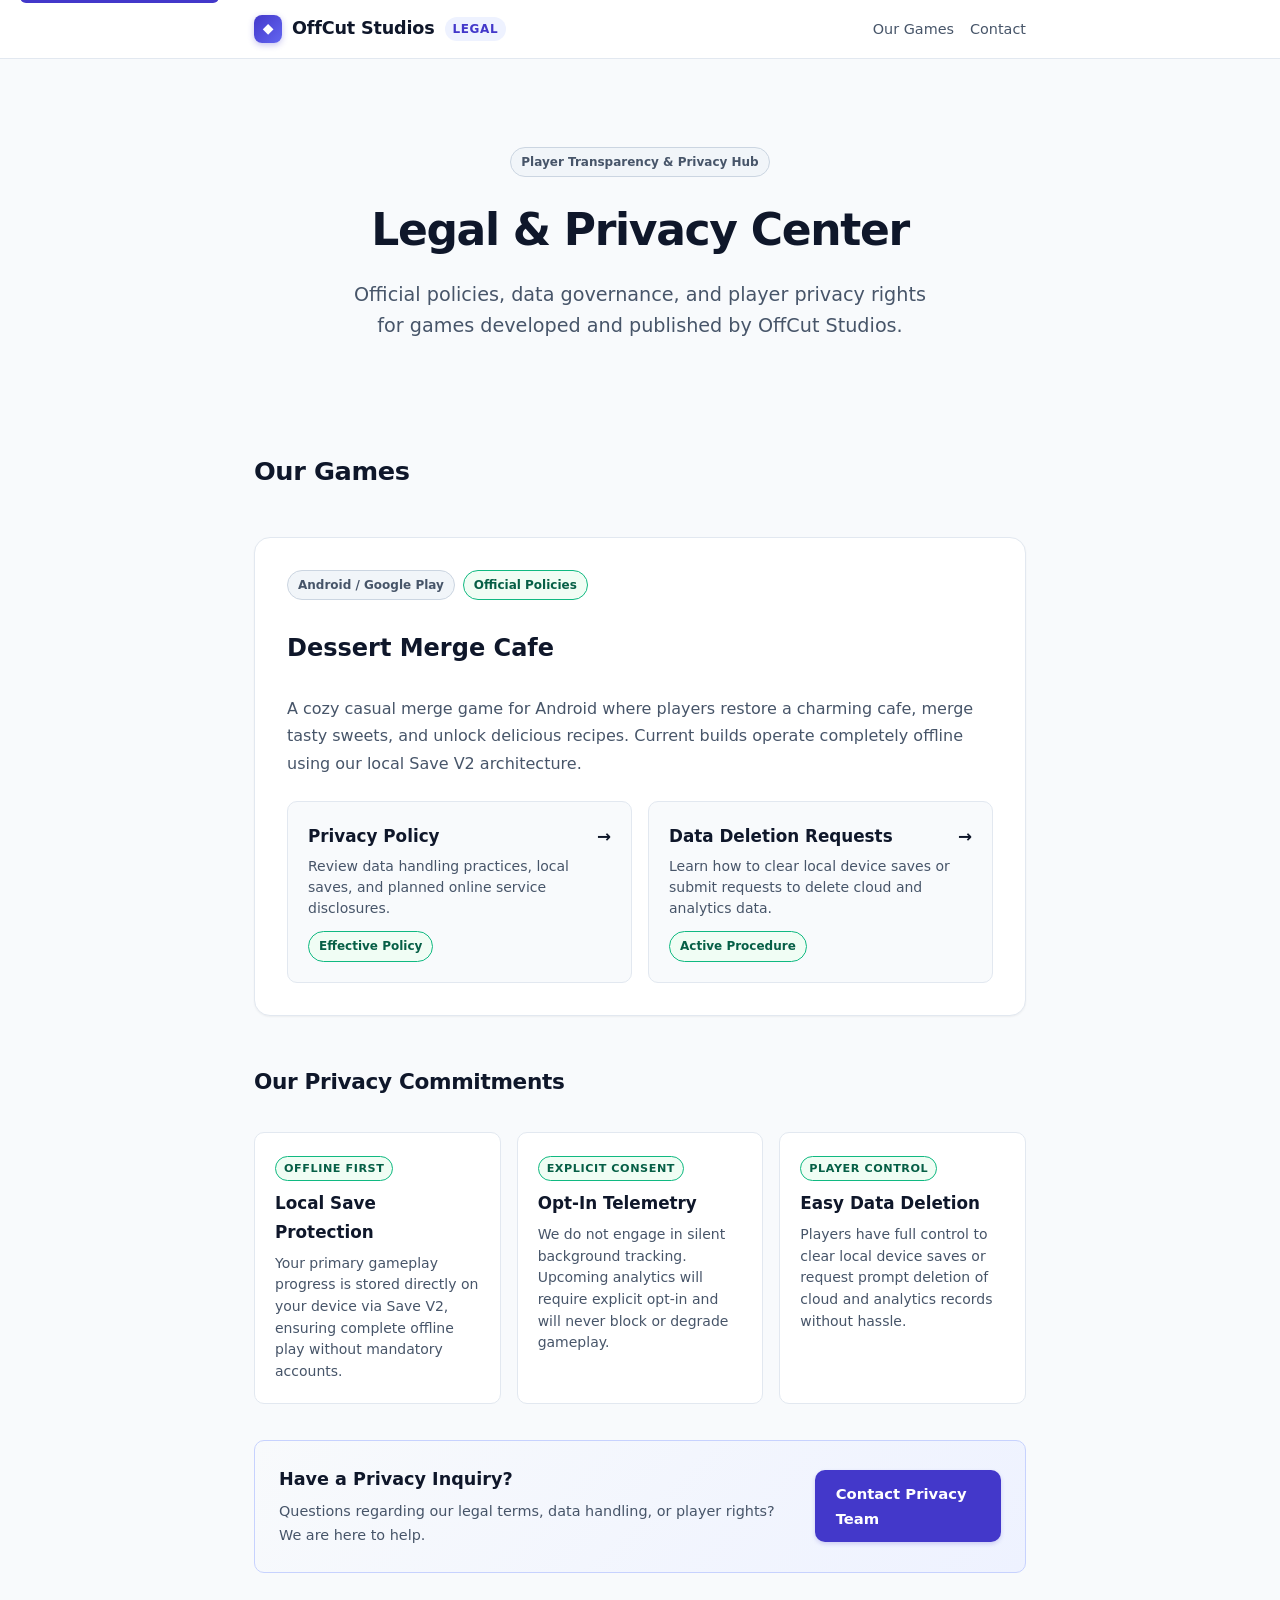
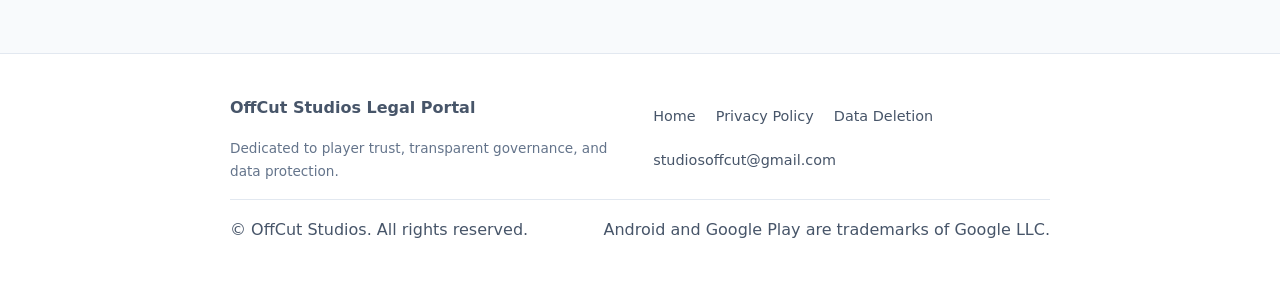
==== commit b4a3c74f: "Remove draft status across portal, privacy policy, and data deletion pages" ====
--- a/index.html
+++ b/index.html
@@ -45,7 +45,7 @@
             <div>
               <div class="badge-row">
                 <span class="badge badge-platform">Android / Google Play</span>
-                <span class="badge badge-draft">Policies in Draft</span>
+                <span class="badge badge-live">Official Policies</span>
               </div>
               <h3 class="game-card-title">Dessert Merge Cafe</h3>
             </div>
@@ -64,7 +64,7 @@
                 Review data handling practices, local saves, and planned online service disclosures.
               </p>
               <div style="margin-top: 12px;">
-                <span class="badge badge-draft">Draft — Not Effective</span>
+                <span class="badge badge-live">Effective Policy</span>
               </div>
             </a>
 
@@ -77,7 +77,7 @@
                 Learn how to clear local device saves or submit requests to delete cloud and analytics data.
               </p>
               <div style="margin-top: 12px;">
-                <span class="badge badge-draft">Draft Procedure</span>
+                <span class="badge badge-live">Active Procedure</span>
               </div>
             </a>
           </div>
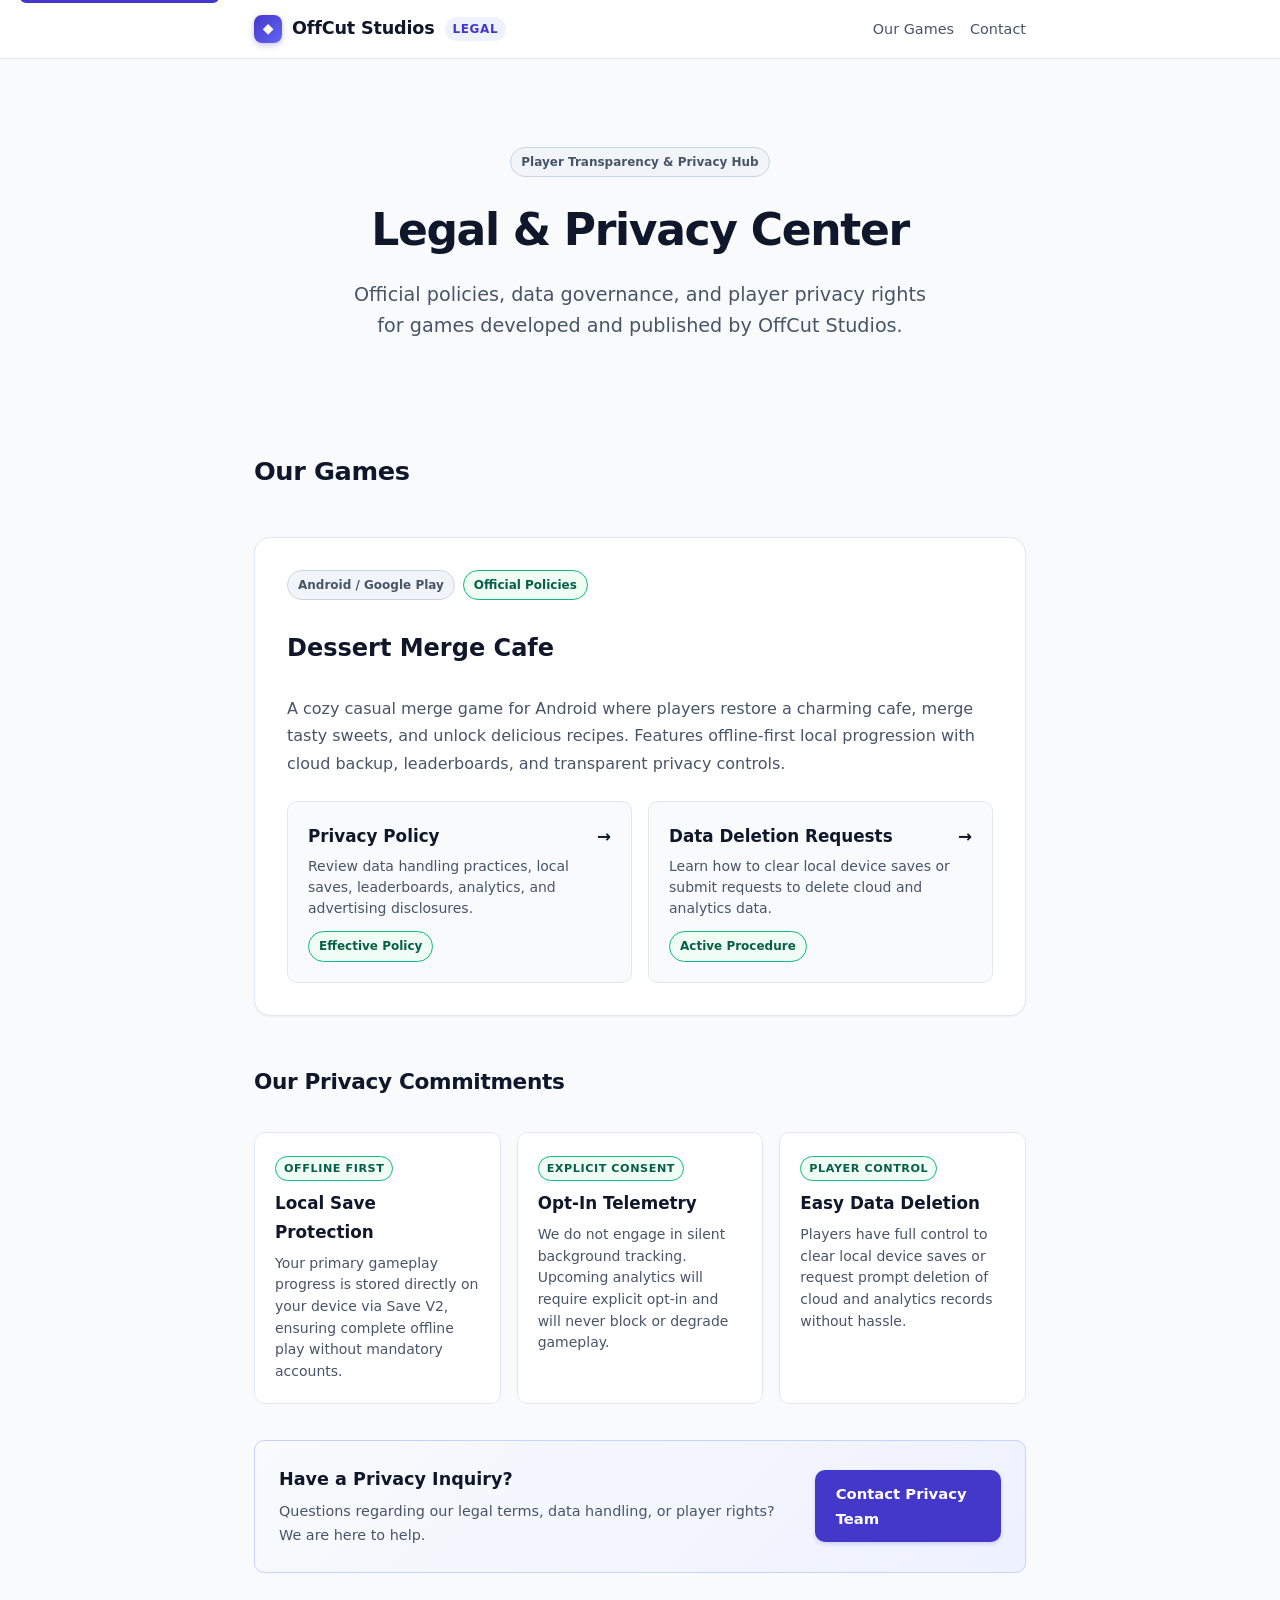
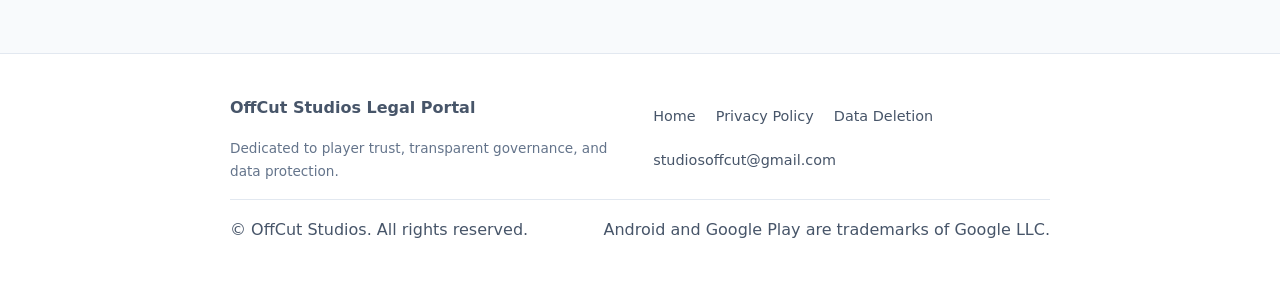
==== commit 212f5b22: "Update Privacy Policy to 6 November 2026 release version with active Unity services, leaderboards, a" ====
--- a/index.html
+++ b/index.html
@@ -18,7 +18,11 @@
         <span>OffCut Studios</span>
         <span class="brand-badge">Legal</span>
       </a>
-      <nav class="site-nav" aria-label="Primary Navigation">
+      <button class="menu-toggle" aria-label="Toggle navigation menu" aria-expanded="false" aria-controls="primary-nav">
+        <span class="hamburger-icon" aria-hidden="true">☰</span>
+        <span class="close-icon" aria-hidden="true">✕</span>
+      </button>
+      <nav class="site-nav" id="primary-nav" aria-label="Primary Navigation">
         <a href="#games" class="nav-link">Our Games</a>
         <a href="mailto:studiosoffcut@gmail.com" class="nav-link">Contact</a>
       </nav>
@@ -51,7 +55,7 @@
             </div>
           </div>
           <p>
-            A cozy casual merge game for Android where players restore a charming cafe, merge tasty sweets, and unlock delicious recipes. Current builds operate completely offline using our local Save V2 architecture.
+            A cozy casual merge game for Android where players restore a charming cafe, merge tasty sweets, and unlock delicious recipes. Features offline-first local progression with cloud backup, leaderboards, and transparent privacy controls.
           </p>
 
           <div class="game-links-grid">
@@ -61,7 +65,7 @@
                 <span aria-hidden="true">&rarr;</span>
               </div>
               <p class="game-doc-desc">
-                Review data handling practices, local saves, and planned online service disclosures.
+                Review data handling practices, local saves, leaderboards, analytics, and advertising disclosures.
               </p>
               <div style="margin-top: 12px;">
                 <span class="badge badge-live">Effective Policy</span>
@@ -147,5 +151,23 @@
       <p>Android and Google Play are trademarks of Google LLC.</p>
     </div>
   </footer>
+  <script>
+    (function() {
+      var btn = document.querySelector('.menu-toggle');
+      var nav = document.querySelector('.site-nav');
+      if (!btn || !nav) return;
+      btn.addEventListener('click', function() {
+        var open = nav.classList.toggle('nav-open');
+        btn.setAttribute('aria-expanded', open);
+      });
+      // Close menu when a nav link is clicked
+      nav.addEventListener('click', function(e) {
+        if (e.target.classList.contains('nav-link')) {
+          nav.classList.remove('nav-open');
+          btn.setAttribute('aria-expanded', 'false');
+        }
+      });
+    })();
+  </script>
 </body>
 </html>
--- a/assets/css/style.css
+++ b/assets/css/style.css
@@ -204,13 +204,6 @@
   border-radius: var(--radius-lg);
   padding: 48px;
   box-shadow: var(--shadow-sm);
-}
-
-@media (max-width: 640px) {
-  .doc-card {
-    padding: 28px 20px;
-    border-radius: var(--radius-md);
-  }
 }
 
 /* Hero & Header Section */
@@ -744,3 +737,476 @@
 .footer-nav a:hover {
   color: var(--color-primary);
 }
+
+/* =============================================
+   MOBILE HAMBURGER MENU
+   ============================================= */
+.menu-toggle {
+  display: none;
+  background: none;
+  border: 1px solid var(--color-border);
+  border-radius: var(--radius-sm);
+  padding: 6px 10px;
+  cursor: pointer;
+  color: var(--color-text-main);
+  font-size: 1.25rem;
+  line-height: 1;
+  transition: background 0.15s ease, border-color 0.15s ease;
+  -webkit-tap-highlight-color: transparent;
+}
+
+.menu-toggle:hover {
+  background: var(--color-surface-subtle);
+  border-color: var(--color-border-hover);
+}
+
+.menu-toggle[aria-expanded="true"] .hamburger-icon {
+  display: none;
+}
+
+.menu-toggle[aria-expanded="true"] .close-icon {
+  display: inline;
+}
+
+.menu-toggle[aria-expanded="false"] .close-icon,
+.menu-toggle .close-icon {
+  display: none;
+}
+
+/* =============================================
+   RESPONSIVE BREAKPOINTS
+   ============================================= */
+
+/* --- Tablet & small desktop (max 768px) --- */
+@media (max-width: 768px) {
+  .hero-title {
+    font-size: 2.15rem;
+  }
+
+  .hero-section {
+    padding: 36px 0 28px;
+  }
+
+  .doc-title {
+    font-size: 1.85rem;
+  }
+
+  .doc-card {
+    padding: 36px 28px;
+  }
+
+  .main-wrapper {
+    margin: 32px auto 60px;
+  }
+
+  .game-hub-card {
+    padding: 28px;
+  }
+
+  h2 {
+    font-size: 1.35rem;
+    margin-top: 36px;
+  }
+}
+
+/* --- Mobile (max 640px) --- */
+@media (max-width: 640px) {
+  /* Header & hamburger menu */
+  .menu-toggle {
+    display: inline-flex;
+    align-items: center;
+    gap: 4px;
+  }
+
+  .site-nav {
+    display: none;
+    position: absolute;
+    top: 100%;
+    left: 0;
+    right: 0;
+    background: var(--color-surface);
+    border-bottom: 1px solid var(--color-border);
+    padding: 8px 24px 16px;
+    flex-direction: column;
+    gap: 4px;
+    box-shadow: var(--shadow-md);
+    z-index: 99;
+  }
+
+  .site-nav.nav-open {
+    display: flex;
+  }
+
+  .site-header {
+    position: sticky;
+  }
+
+  .header-container {
+    position: relative;
+    padding: 12px 16px;
+  }
+
+  .nav-link {
+    display: block;
+    padding: 10px 12px;
+    border-radius: var(--radius-sm);
+    font-size: 0.95rem;
+    min-height: 44px;
+    display: flex;
+    align-items: center;
+  }
+
+  .nav-link:hover {
+    background: var(--color-surface-subtle);
+  }
+
+  /* Brand */
+  .brand {
+    font-size: 1rem;
+    gap: 8px;
+  }
+
+  .brand-badge {
+    font-size: 0.65rem;
+    padding: 1px 6px;
+  }
+
+  .brand-icon {
+    width: 26px;
+    height: 26px;
+    font-size: 12px;
+  }
+
+  /* Breadcrumb */
+  .breadcrumb-container {
+    padding: 8px 16px;
+    font-size: 0.8rem;
+  }
+
+  /* Main content */
+  .main-wrapper {
+    margin: 24px auto 48px;
+    padding: 0 16px;
+  }
+
+  .doc-card {
+    padding: 24px 16px;
+    border-radius: var(--radius-md);
+  }
+
+  /* Doc header */
+  .doc-title {
+    font-size: 1.6rem;
+  }
+
+  .doc-subtitle {
+    font-size: 1rem;
+  }
+
+  .metadata-bar {
+    font-size: 0.8rem;
+    gap: 8px;
+  }
+
+  /* Badge row */
+  .badge-row {
+    gap: 6px;
+    margin-bottom: 12px;
+  }
+
+  .badge {
+    font-size: 0.7rem;
+    padding: 3px 8px;
+  }
+
+  /* Hero */
+  .hero-title {
+    font-size: 1.75rem;
+  }
+
+  .hero-subtitle {
+    font-size: 1.05rem;
+    margin-bottom: 20px;
+  }
+
+  .hero-section {
+    padding: 28px 0 24px;
+  }
+
+  /* Quick navigation */
+  .quick-nav {
+    padding: 14px 16px;
+    margin: 24px 0;
+  }
+
+  .quick-nav-title {
+    font-size: 0.8rem;
+    margin-bottom: 8px;
+  }
+
+  .quick-nav-links {
+    gap: 6px;
+  }
+
+  .quick-nav-btn {
+    padding: 6px 10px;
+    font-size: 0.78rem;
+    min-height: 36px;
+    display: inline-flex;
+    align-items: center;
+  }
+
+  /* Headings */
+  h2 {
+    font-size: 1.25rem;
+    margin-top: 32px;
+    margin-bottom: 12px;
+  }
+
+  h3 {
+    font-size: 1.05rem;
+    margin-top: 22px;
+  }
+
+  /* Feature grid */
+  .feature-grid {
+    grid-template-columns: 1fr;
+    gap: 12px;
+    margin: 20px 0;
+  }
+
+  .feature-card {
+    padding: 16px;
+  }
+
+  .feature-title {
+    font-size: 1rem;
+  }
+
+  .feature-desc {
+    font-size: 0.85rem;
+  }
+
+  /* Step items */
+  .step-item {
+    padding-left: 46px;
+    margin-bottom: 20px;
+  }
+
+  .step-item::before {
+    width: 32px;
+    height: 32px;
+    font-size: 0.85rem;
+  }
+
+  .step-title {
+    font-size: 0.975rem;
+  }
+
+  .step-desc {
+    font-size: 0.875rem;
+  }
+
+  /* Game hub card */
+  .game-hub-card {
+    padding: 20px 16px;
+  }
+
+  .game-card-title {
+    font-size: 1.3rem;
+  }
+
+  .game-links-grid {
+    grid-template-columns: 1fr;
+    gap: 12px;
+    margin-top: 20px;
+  }
+
+  .game-doc-link {
+    padding: 16px;
+  }
+
+  .game-doc-title {
+    font-size: 0.975rem;
+  }
+
+  .game-doc-desc {
+    font-size: 0.825rem;
+  }
+
+  /* Callout */
+  .callout {
+    padding: 14px 16px;
+    margin: 20px 0;
+    gap: 10px;
+  }
+
+  .callout-icon {
+    width: 20px;
+    height: 20px;
+  }
+
+  .callout-content {
+    font-size: 0.875rem;
+  }
+
+  /* Buttons — full width on mobile */
+  .btn {
+    width: 100%;
+    padding: 12px 20px;
+    font-size: 0.9rem;
+    min-height: 48px;
+    justify-content: center;
+  }
+
+  /* Action box */
+  .action-box {
+    padding: 20px 16px;
+    margin: 20px 0;
+    text-align: center;
+  }
+
+  .action-box-text h4 {
+    font-size: 1rem;
+  }
+
+  .action-box-text p {
+    font-size: 0.85rem;
+  }
+
+  /* Lists */
+  ul, ol {
+    padding-left: 20px;
+    margin-bottom: 16px;
+  }
+
+  li {
+    margin-bottom: 8px;
+    font-size: 0.925rem;
+  }
+
+  /* Footer */
+  .site-footer {
+    padding: 28px 16px;
+    margin-top: 48px;
+  }
+
+  .footer-container {
+    gap: 16px;
+    text-align: center;
+  }
+
+  .footer-nav {
+    justify-content: center;
+    gap: 16px;
+  }
+
+  .footer-nav a {
+    min-height: 44px;
+    display: inline-flex;
+    align-items: center;
+  }
+}
+
+/* --- Small mobile (max 380px) --- */
+@media (max-width: 380px) {
+  .hero-title {
+    font-size: 1.5rem;
+  }
+
+  .doc-title {
+    font-size: 1.4rem;
+  }
+
+  .doc-card {
+    padding: 20px 14px;
+  }
+
+  .main-wrapper {
+    padding: 0 12px;
+  }
+
+  .header-container {
+    padding: 10px 12px;
+  }
+
+  .brand {
+    font-size: 0.9rem;
+  }
+
+  .brand-badge {
+    display: none;
+  }
+
+  .quick-nav-btn {
+    font-size: 0.72rem;
+    padding: 5px 8px;
+  }
+
+  .metadata-bar {
+    flex-direction: column;
+    gap: 4px;
+    align-items: flex-start;
+  }
+
+  /* Hide bullet separator in metadata on very small screens */
+  .metadata-bar > span:nth-child(2) {
+    display: none;
+  }
+
+  .step-item {
+    padding-left: 40px;
+  }
+
+  .step-item::before {
+    width: 28px;
+    height: 28px;
+    font-size: 0.8rem;
+  }
+
+  .game-card-title {
+    font-size: 1.15rem;
+  }
+
+  .feature-card {
+    padding: 14px;
+  }
+}
+
+/* =============================================
+   TOUCH & ACCESSIBILITY ENHANCEMENTS
+   ============================================= */
+
+/* Ensure all interactive elements meet 44x44px minimum tap target */
+@media (pointer: coarse) {
+  .nav-link,
+  .quick-nav-btn,
+  .btn,
+  .footer-nav a,
+  .game-doc-link {
+    min-height: 44px;
+  }
+
+  /* Slightly larger touch targets for step number circles */
+  .step-item::before {
+    min-width: 36px;
+    min-height: 36px;
+  }
+}
+
+/* Reduce motion for users who prefer it */
+@media (prefers-reduced-motion: reduce) {
+  * {
+    transition-duration: 0.01ms !important;
+    animation-duration: 0.01ms !important;
+    scroll-behavior: auto !important;
+  }
+
+  .game-doc-link:hover {
+    transform: none;
+  }
+
+  .feature-card:hover {
+    transform: none;
+  }
+}
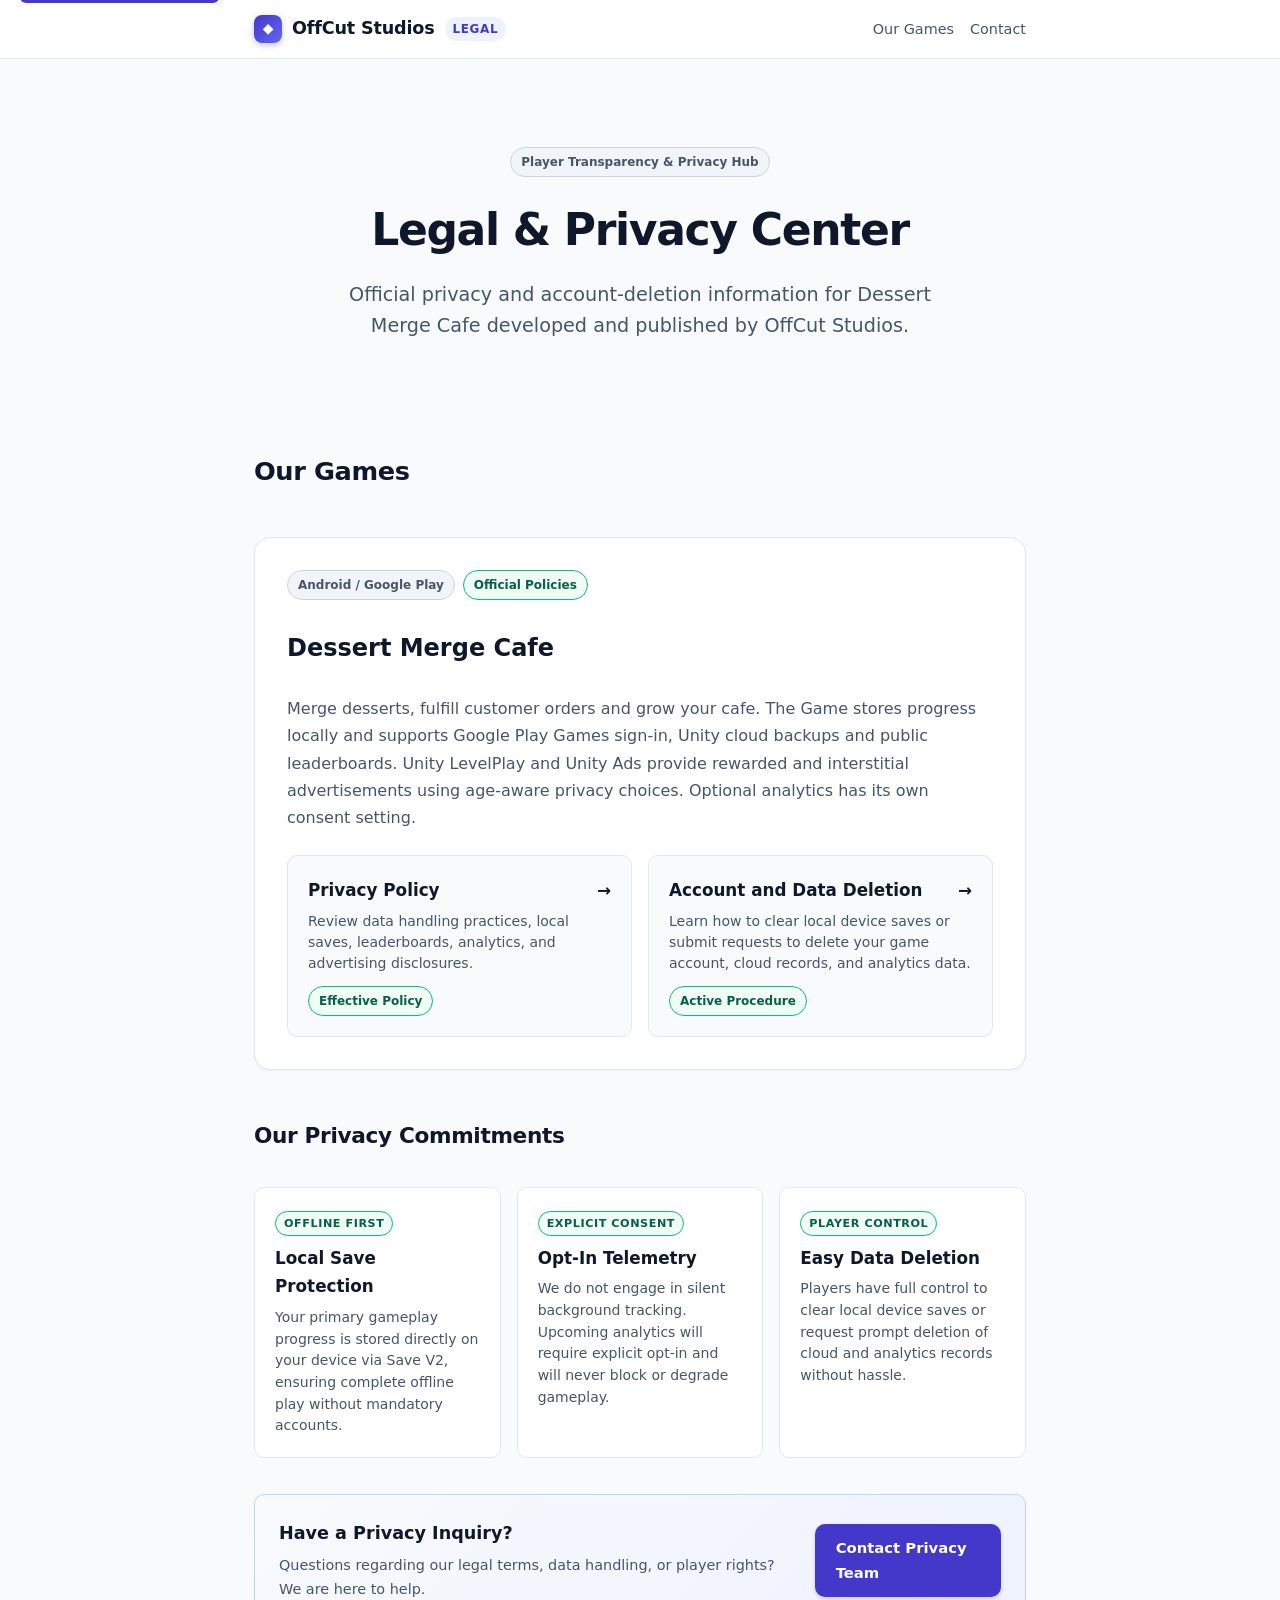
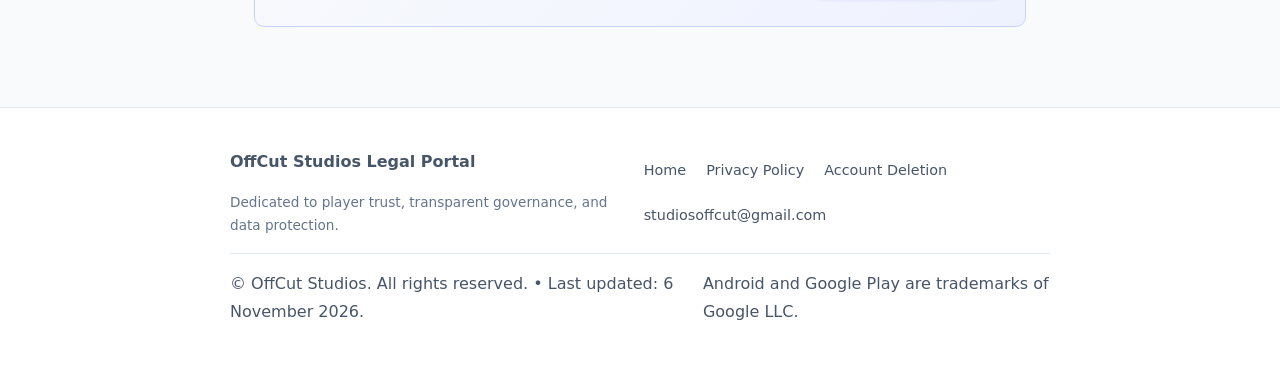
==== commit 87c16869: "Synchronize legal site with D:\SweetMaker\Docs\Website updates: age-aware ad choices, in-game deleti" ====
--- a/index.html
+++ b/index.html
@@ -36,7 +36,7 @@
       </div>
       <h1 class="hero-title">Legal &amp; Privacy Center</h1>
       <p class="hero-subtitle">
-        Official policies, data governance, and player privacy rights for games developed and published by OffCut Studios.
+        Official privacy and account-deletion information for Dessert Merge Cafe developed and published by OffCut Studios.
       </p>
     </section>
 
@@ -55,7 +55,7 @@
             </div>
           </div>
           <p>
-            A cozy casual merge game for Android where players restore a charming cafe, merge tasty sweets, and unlock delicious recipes. Features offline-first local progression with cloud backup, leaderboards, and transparent privacy controls.
+            Merge desserts, fulfill customer orders and grow your cafe. The Game stores progress locally and supports Google Play Games sign-in, Unity cloud backups and public leaderboards. Unity LevelPlay and Unity Ads provide rewarded and interstitial advertisements using age-aware privacy choices. Optional analytics has its own consent setting.
           </p>
 
           <div class="game-links-grid">
@@ -74,11 +74,11 @@
 
             <a href="./dessert-merge-cafe/data-deletion/" class="game-doc-link">
               <div class="game-doc-title">
-                <span>Data Deletion Requests</span>
+                <span>Account and Data Deletion</span>
                 <span aria-hidden="true">&rarr;</span>
               </div>
               <p class="game-doc-desc">
-                Learn how to clear local device saves or submit requests to delete cloud and analytics data.
+                Learn how to clear local device saves or submit requests to delete your game account, cloud records, and analytics data.
               </p>
               <div style="margin-top: 12px;">
                 <span class="badge badge-live">Active Procedure</span>
@@ -142,12 +142,12 @@
       <div class="footer-nav">
         <a href="./">Home</a>
         <a href="./dessert-merge-cafe/privacy-policy/">Privacy Policy</a>
-        <a href="./dessert-merge-cafe/data-deletion/">Data Deletion</a>
+        <a href="./dessert-merge-cafe/data-deletion/">Account Deletion</a>
         <a href="mailto:studiosoffcut@gmail.com">studiosoffcut@gmail.com</a>
       </div>
     </div>
     <div class="footer-container" style="margin-top: 16px; padding-top: 16px; border-top: 1px solid var(--color-border); font-size: 0.8rem;">
-      <p>&copy; OffCut Studios. All rights reserved.</p>
+      <p>&copy; OffCut Studios. All rights reserved. &bull; Last updated: 6 November 2026.</p>
       <p>Android and Google Play are trademarks of Google LLC.</p>
     </div>
   </footer>
